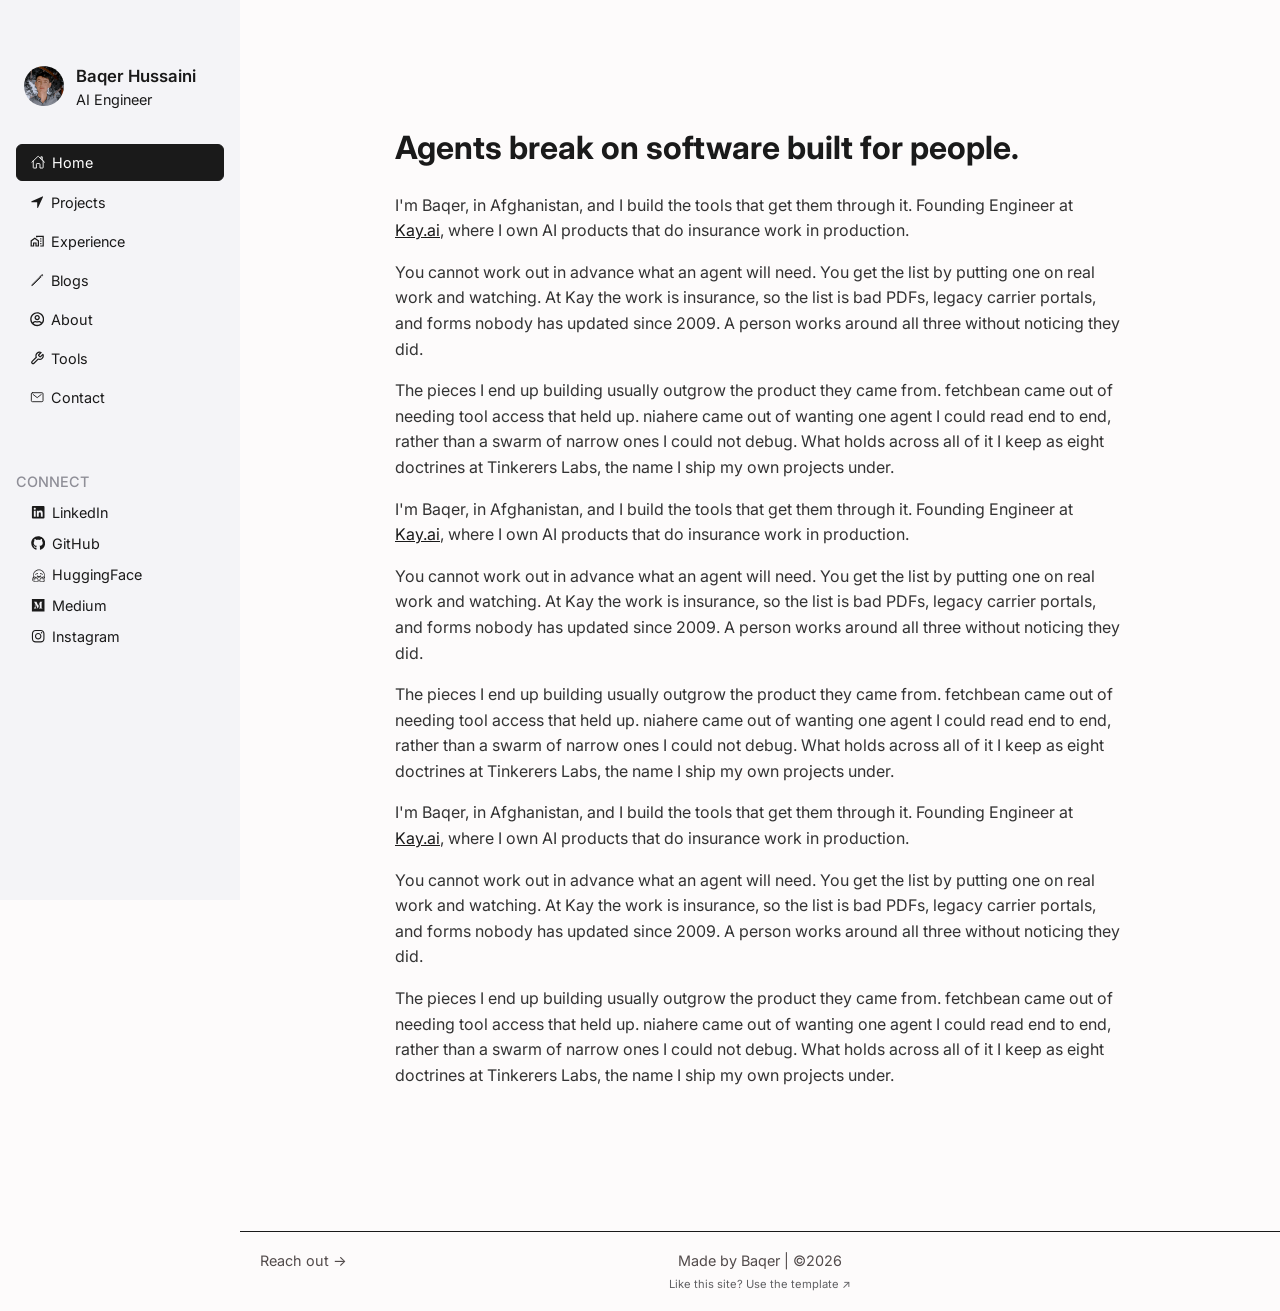
==== index.html @ e838d826 "feat(home-menu): make responsive and add icons" ====
<!DOCTYPE html>
<html lang="en">
<head>
    <meta charset="UTF-8">
    <meta name="viewport" content="width=device-width, initial-scale=1.0">
    <meta name="description" content="Baqer Hussaini — AI Engineer building agent tooling and production AI products.">
    <title>Baqer Hussaini</title>
    <link rel="preconnect" href="https://fonts.googleapis.com">
    <link rel="preconnect" href="https://fonts.gstatic.com" crossorigin>
    <link href="https://fonts.googleapis.com/css2?family=Inter:wght@400;500;600;700&display=swap" rel="stylesheet">
    <link rel="stylesheet" href="styles/style.css">
    <link rel="stylesheet" href="styles/home-menu.css">
    <link rel="stylesheet" href="styles/mobile-menu.css">
    <link rel="icon" type="image/png" href="assets/images/favicon.png">
</head>
<body>
    <!-- MOBILE TOP BAR (visible only on small screens) -->
    <header class="mobile-topbar">
        <!-- Profile Name and Picture -->
        <div class="mobile-topbar-profile">
            <img src="assets/images/profile.jpg" alt="Profile Picture" class="avatar avatar-sm">
            <div class="profile-text">
                <h2>Baqer Hussaini</h2>
                <p>AI Engineer</p>
            </div>
        </div>

        <!-- Sidebar Opening Button -->
        <button type="button" class="menu-toggle" id="menuToggle" aria-label="Open menu" aria-expanded="false" aria-controls="sidebar">
            <svg width="24" height="24" viewBox="0 0 24 24" fill="none" stroke="currentColor" stroke-width="2" stroke-linecap="round">
                <line x1="3" y1="6" x2="21" y2="6"></line>
                <line x1="3" y1="12" x2="21" y2="12"></line>
                <line x1="3" y1="18" x2="21" y2="18"></line>
            </svg>
        </button>
    </header>

    <!-- OVERLAY BACKDROP FOR MOBILE MENU -->
    <div class="sidebar-overlay" id="sidebarOverlay"></div>

    <div class="container">
        <!-- GLOBAL SIDEBAR -->
        <aside class="sidebar" id="sidebar">
            <!-- Sidebar Closing Button -->
            <button type="button" class="sidebar-close" id="sidebarClose" aria-label="Close menu">
                <svg width="18" height="18" viewBox="0 0 24 24" fill="none" stroke="currentColor" stroke-width="2" stroke-linecap="round">
                    <line x1="5" y1="5" x2="19" y2="19"></line>
                    <line x1="19" y1="5" x2="5" y2="19"></line>
                </svg>
            </button>
            
            <!-- Profile Name and Picture -->
            <div class="profile">
                <img src="assets/images/profile.jpg" alt="Profile Picture" class="avatar">
                <div class="profile-text">
                    <h2>Baqer Hussaini</h2>
                    <p>AI Engineer</p>
                </div>
            </div>

            <!-- Navigation Bar -->
            <nav class="nav-menu">
                <a href="index.html" class="nav-item active" aria-current="page">
                    <svg stroke="currentColor" fill="currentColor" stroke-width="0" viewBox="0 0 512 512" height="1em" width="1em" xmlns="http://www.w3.org/2000/svg"><path fill="none" stroke-linecap="round" stroke-linejoin="round" stroke-width="32" d="M80 212v236a16 16 0 0 0 16 16h96V328a24 24 0 0 1 24-24h80a24 24 0 0 1 24 24v136h96a16 16 0 0 0 16-16V212"></path><path fill="none" stroke-linecap="round" stroke-linejoin="round" stroke-width="32" d="M480 256 266.89 52c-5-5.28-16.69-5.34-21.78 0L32 256m368-77V64h-48v69"></path></svg>
                    Home
                </a>
                <a href="projects.html" class="nav-item">
                    <svg stroke="currentColor" fill="currentColor" stroke-width="0" viewBox="0 0 512 512" height="1em" width="1em" xmlns="http://www.w3.org/2000/svg"><path d="M272 464a16 16 0 0 1-16-16.42V264.13a8 8 0 0 0-8-8H64.41a16.31 16.31 0 0 1-15.49-10.65 16 16 0 0 1 8.41-19.87l384-176.15a16 16 0 0 1 21.22 21.19l-176 384A16 16 0 0 1 272 464z"></path></svg>
                    Projects
                </a>
                <a href="experience.html" class="nav-item">
                    <svg stroke="currentColor" fill="currentColor" stroke-width="0" viewBox="0 0 24 24" height="1em" width="1em" xmlns="http://www.w3.org/2000/svg"><path fill="none" d="M0 0h24v24H0V0z"></path><path d="M17 7h2v2h-2zM17 11h2v2h-2zM17 15h2v2h-2zM1 11v10h6v-5h2v5h6V11L8 6l-7 5zm12 8h-2v-5H5v5H3v-7l5-3.5 5 3.5v7z"></path><path d="M10 3v1.97l2 1.43V5h9v14h-4v2h6V3z"></path></svg>
                    Experience
                </a>
                <a href="blogs.html" class="nav-item">
                    <svg stroke="currentColor" fill="currentColor" stroke-width="0" viewBox="0 0 512 512" height="1em" width="1em" xmlns="http://www.w3.org/2000/svg"><path fill="none" stroke-linecap="round" stroke-linejoin="round" stroke-width="32" d="M364.13 125.25 87 403l-23 45 44.99-23 277.76-277.13-22.62-22.62zm56.56-56.56-22.62 22.62 22.62 22.63 22.62-22.63a16 16 0 0 0 0-22.62h0a16 16 0 0 0-22.62 0z"></path></svg>
                    Blogs
                </a>
                <a href="about.html" class="nav-item">
                    <svg stroke="currentColor" fill="currentColor" stroke-width="0" viewBox="0 0 496 512" height="1em" width="1em" xmlns="http://www.w3.org/2000/svg"><path d="M248 104c-53 0-96 43-96 96s43 96 96 96 96-43 96-96-43-96-96-96zm0 144c-26.5 0-48-21.5-48-48s21.5-48 48-48 48 21.5 48 48-21.5 48-48 48zm0-240C111 8 0 119 0 256s111 248 248 248 248-111 248-248S385 8 248 8zm0 448c-49.7 0-95.1-18.3-130.1-48.4 14.9-23 40.4-38.6 69.6-39.5 20.8 6.4 40.6 9.6 60.5 9.6s39.7-3.1 60.5-9.6c29.2 1 54.7 16.5 69.6 39.5-35 30.1-80.4 48.4-130.1 48.4zm162.7-84.1c-24.4-31.4-62.1-51.9-105.1-51.9-10.2 0-26 9.6-57.6 9.6-31.5 0-47.4-9.6-57.6-9.6-42.9 0-80.6 20.5-105.1 51.9C61.9 339.2 48 299.2 48 256c0-110.3 89.7-200 200-200s200 89.7 200 200c0 43.2-13.9 83.2-37.3 115.9z"></path></svg>
                    About
                </a>
                <a href="tools.html" class="nav-item">
                    <svg stroke="currentColor" fill="none" stroke-width="2" viewBox="0 0 24 24" stroke-linecap="round" stroke-linejoin="round" height="1em" width="1em" xmlns="http://www.w3.org/2000/svg"><path d="M14.7 6.3a1 1 0 0 0 0 1.4l1.6 1.6a1 1 0 0 0 1.4 0l3.77-3.77a6 6 0 0 1-7.94 7.94l-6.91 6.91a2.12 2.12 0 0 1-3-3l6.91-6.91a6 6 0 0 1 7.94-7.94l-3.76 3.76z"></path></svg>
                    Tools
                </a>
                <a href="contact.html" class="nav-item">
                    <svg stroke="currentColor" fill="currentColor" stroke-width="0" viewBox="0 0 512 512" height="1em" width="1em" xmlns="http://www.w3.org/2000/svg"><rect width="416" height="320" x="48" y="96" fill="none" stroke-linecap="round" stroke-linejoin="round" stroke-width="32" rx="40" ry="40"></rect><path fill="none" stroke-linecap="round" stroke-linejoin="round" stroke-width="32" d="m112 160 144 112 144-112"></path></svg>
                    Contact
                </a>
            </nav>

            <!-- Social Navigation -->
            <div class="connect-section">
                <p>Connect</p>
                <a href="https://linkedin.com/in/baqerhussaini" target="_blank" rel="noopener noreferrer" class="social-link">
                    <svg stroke="currentColor" fill="currentColor" stroke-width="0" viewBox="0 0 448 512" height="1em" width="1em" xmlns="http://www.w3.org/2000/svg"><path d="M416 32H31.9C14.3 32 0 46.5 0 64.3v383.4C0 465.5 14.3 480 31.9 480H416c17.6 0 32-14.5 32-32.3V64.3c0-17.8-14.4-32.3-32-32.3zM135.4 416H69V202.2h66.5V416zm-33.2-243c-21.3 0-38.5-17.3-38.5-38.5S80.9 96 102.2 96c21.2 0 38.5 17.3 38.5 38.5 0 21.3-17.2 38.5-38.5 38.5zm282.1 243h-66.4V312c0-24.8-.5-56.7-34.5-56.7-34.6 0-39.9 27-39.9 54.9V416h-66.4V202.2h63.7v29.2h.9c8.9-16.8 30.6-34.5 62.9-34.5 67.2 0 79.7 44.3 79.7 101.9V416z"></path></svg>
                    LinkedIn
                </a>
                <a href="https://github.com/BaqerHussaini" target="_blank" rel="noopener noreferrer" class="social-link">
                    <svg stroke="currentColor" fill="currentColor" stroke-width="0" viewBox="0 0 496 512" height="1em" width="1em" xmlns="http://www.w3.org/2000/svg"><path d="M165.9 397.4c0 2-2.3 3.6-5.2 3.6-3.3.3-5.6-1.3-5.6-3.6 0-2 2.3-3.6 5.2-3.6 3-.3 5.6 1.3 5.6 3.6zm-31.1-4.5c-.7 2 1.3 4.3 4.3 4.9 2.6 1 5.6 0 6.2-2s-1.3-4.3-4.3-5.2c-2.6-.7-5.5.3-6.2 2.3zm44.2-1.7c-2.9.7-4.9 2.6-4.6 4.9.3 2 2.9 3.3 5.9 2.6 2.9-.7 4.9-2.6 4.6-4.6-.3-1.9-3-3.2-5.9-2.9zM244.8 8C106.1 8 0 113.3 0 252c0 110.9 69.8 205.8 169.5 239.2 12.8 2.3 17.3-5.6 17.3-12.1 0-6.2-.3-40.4-.3-61.4 0 0-70 15-84.7-29.8 0 0-11.4-29.1-27.8-36.6 0 0-22.9-15.7 1.6-15.4 0 0 24.9 2 38.6 25.8 21.9 38.6 58.6 27.5 72.9 20.9 2.3-16 8.8-27.1 16-33.7-55.9-6.2-112.3-14.3-112.3-110.5 0-27.5 7.6-41.3 23.6-58.9-2.6-6.5-11.1-33.3 2.6-67.9 20.9-6.5 69 27 69 27 20-5.6 41.5-8.5 62.8-8.5s42.8 2.9 62.8 8.5c0 0 48.1-33.6 69-27 13.7 34.7 5.2 61.4 2.6 67.9 16 17.7 25.8 31.5 25.8 58.9 0 96.5-58.9 104.2-114.8 110.5 9.2 7.9 17 22.9 17 46.4 0 33.7-.3 75.4-.3 83.6 0 6.5 4.6 14.4 17.3 12.1C428.2 457.8 496 362.9 496 252 496 113.3 383.5 8 244.8 8zM97.2 352.9c-1.3 1-1 3.3.7 5.2 1.6 1.6 3.9 2.3 5.2 1 1.3-1 1-3.3-.7-5.2-1.6-1.6-3.9-2.3-5.2-1zm-10.8-8.1c-.7 1.3.3 2.9 2.3 3.9 1.6 1 3.6.7 4.3-.7.7-1.3-.3-2.9-2.3-3.9-2-.6-3.6-.3-4.3.7zm32.4 35.6c-1.6 1.3-1 4.3 1.3 6.2 2.3 2.3 5.2 2.6 6.5 1 1.3-1.3.7-4.3-1.3-6.2-2.2-2.3-5.2-2.6-6.5-1zm-11.4-14.7c-1.6 1-1.6 3.6 0 5.9 1.6 2.3 4.3 3.3 5.6 2.3 1.6-1.3 1.6-3.9 0-6.2-1.4-2.3-4-3.3-5.6-2z"></path></svg>
                    GitHub
                </a>
                <a href="https://huggingface.co/BaqerHussaini" target="_blank" rel="noopener noreferrer" class="social-link">
                    <svg stroke="currentColor" fill="currentColor" stroke-width="0" viewBox="0 0 576 512" height="1em" width="1em" xmlns="http://www.w3.org/2000/svg"><path d="M318.8 72.2C448.8 72.2 554.2 178 554.2 308.5C554.2 326.2 552.3 343.5 548.6 360.2C547.2 366.7 545.5 373 543.5 379.3C550 378.7 556.5 379.9 562.2 382.8C574.8 389.3 582.4 404.5 580.4 418.5C579.7 423.4 578 427.9 575.6 432C580.8 436.2 584.6 442.1 586.4 449.1C587.8 454.6 589.3 466.2 581.6 478C587.4 487.2 588.2 498.6 583.8 508.6C577.6 522.7 562.1 533.9 532.1 545.9C499.6 558.9 465 567.8 429.8 567.8C397.8 567.8 373.9 558.9 358.8 541.4C345.8 543.6 332.5 544.8 318.8 544.8C306.1 544.8 293.6 543.8 281.5 541.9C266.4 559.1 242.7 567.8 210.9 567.8C175.8 567.8 140.9 558.8 108.5 545.9C78.5 533.9 63 522.8 56.8 508.6C52.4 498.7 53.2 487.2 59 478C51.3 466.1 52.7 454.6 54.2 449.1C56 442.1 59.9 436.2 65 432C62.5 427.9 60.9 423.4 60.2 418.5C58.7 408.1 62.2 397.8 69.9 389.3C76 382.6 85 379 94.1 379.1C92.2 373 90.5 366.7 89.1 360.4C85.4 343.7 83.4 326.4 83.4 308.6C83.4 178.1 188.8 72.3 318.8 72.3zM149.5 375C136.5 366.8 127.4 371.4 130.5 388.4C133.6 405.4 187.7 446.6 182.5 455.6C177.3 464.4 159 445.5 158.7 445.1C158.7 445.1 100.5 392 87.9 405.8C75.3 419.6 97.5 431.2 129.2 450.5C160.9 469.8 163.4 474.9 158.9 482.2C154.4 489.5 84.4 430.2 77.8 455.4C71.3 480.5 149.2 487.8 144.5 505.2C139.7 522.6 89.6 472.4 79.3 491.9C69 511.5 150.1 534.5 150.7 534.6C176.9 541.4 243.3 555.9 266.6 521.7C283.3 497.1 282.2 478.6 259.2 455.6C236.2 432.6 222.9 398.9 222.9 398.9C222.9 398.7 217.9 379.4 206.6 381.1C195.2 382.9 186.9 412.1 210.7 430C234.5 447.9 206 460 196.8 443.3C187.6 426.5 162.6 383.4 149.7 375.1zM510.1 388.4C513.2 371.4 504 366.8 491.1 375C478.1 383.3 453.2 426.4 444 443.2C434.8 460 406.3 447.8 430.1 429.9C453.9 412 445.5 382.8 434.2 381C422.9 379.2 417.9 398.8 417.9 398.8C417.8 399 404.5 432.5 381.6 455.5C358.7 478.5 357.5 497 374.2 521.6C397.4 555.8 463.9 541.3 490.1 534.5C491.6 534.1 571.7 511.2 561.5 491.8C551.2 472.3 501.1 522.4 496.2 505.1C491.4 487.8 569.4 480.5 562.9 455.3C556.3 430.2 486.3 489.4 481.8 482.1C477.3 474.8 479.8 469.7 511.5 450.4C543.2 431.1 565.5 419.5 552.8 405.7C540.1 391.9 482 445 482 445C481.6 445.4 463.4 464.3 458.2 455.5C452.9 446.6 507.1 405.4 510.2 388.3zM318.8 96.6C202.2 96.6 107.7 191.5 107.7 308.5C107.7 325.6 109.7 342.3 113.5 358.2C113.5 358.1 113.6 358.1 113.7 358C119.8 350.6 128.6 346.6 138.4 346.6C156.1 346.6 169.5 358.5 179.9 371.5C186.7 362.1 197 356.5 207.8 356.5C228.5 356.5 241 374.6 245.7 390.8C248 396.3 259.3 421.3 276.1 438.2C301.8 464 308.3 490.6 295.5 519.1C311.5 520.9 328.3 520.8 344.7 518.8C332.2 490.4 338.7 463.9 364.3 438.2C381.2 421.3 392.4 396.3 394.8 390.8C399.5 374.6 412 356.5 432.7 356.5C443.6 356.5 453.9 362.1 460.6 371.5C471 358.5 484.4 346.6 502.1 346.6C510.8 346.6 518.7 349.7 524.6 355.5C529.6 333.5 531 309.7 528.7 286.8C517.9 179.9 428 96.5 318.7 96.5zM320.3 330.8C363.9 330.8 399.3 288.8 399.3 316.3C399.3 343.7 380.1 397.2 320.5 397.2C301.3 397.2 286.3 391.7 274.7 383.3C251.5 363.9 241.3 335.1 241.3 316.4C241.3 289 276.7 330.9 320.3 330.9zM307 355.8C298.8 358.2 291.5 362.6 285.5 368.4C307.5 381.2 335.9 381.3 357.2 367.1C351.7 362.2 345.2 358.4 338.1 356.1C333 354.5 327.7 371.9 322.1 371.9C316.9 371.9 311.8 354.3 307 355.7zM179.1 279.5C168.2 279.5 159.3 270.6 159.3 259.7C159.3 248.8 168.2 239.9 179.1 239.9C190 239.9 198.9 248.8 198.9 259.7C198.9 270.6 190 279.5 179.1 279.5zM461.5 279.5C450.6 279.5 441.7 270.6 441.7 259.7C441.7 248.8 450.6 239.9 461.5 239.9C472.4 239.9 481.3 248.8 481.3 259.7C481.3 270.6 472.4 279.5 461.5 279.5zM217.5 224.1C225.4 209.2 243.8 203.6 258.6 211.5C273.4 219.4 279 237.9 271.2 252.7C267.5 259.7 255.7 248.3 248.8 250.8C241.1 253.5 238 269.5 230.2 265.4C215.4 257.5 209.8 239 217.6 224.2zM381.9 211.5C396.7 203.6 415.1 209.2 423 224.1C430.9 239 425.2 257.4 410.4 265.3C402.6 269.5 399.5 253.5 391.7 250.7C384.8 248.3 373 259.7 369.3 252.6C361.4 237.7 367.1 219.3 381.9 211.4z"/></svg>
                    HuggingFace
                </a>
                <a href="https://medium.com/@baqer.hussaini" target="_blank" rel="noopener noreferrer" class="social-link">
                    <svg stroke="currentColor" fill="currentColor" stroke-width="0" viewBox="0 0 448 512" height="1em" width="1em" xmlns="http://www.w3.org/2000/svg"><path d="M0 32v448h448V32H0zm372.2 106.1l-24 23c-2.1 1.6-3.1 4.2-2.7 6.7v169.3c-.4 2.6.6 5.2 2.7 6.7l23.5 23v5.1h-118V367l24.3-23.6c2.4-2.4 2.4-3.1 2.4-6.7V199.8l-67.6 171.6h-9.1L125 199.8v115c-.7 4.8 1 9.7 4.4 13.2l31.6 38.3v5.1H71.2v-5.1l31.6-38.3c3.4-3.5 4.9-8.4 4.1-13.2v-133c.4-3.7-1-7.3-3.8-9.8L75 138.1V133h87.3l67.4 148L289 133.1h83.2v5z"></path></svg>
                    Medium
                </a>
                <a href="https://instagram.com/baqer.dev" target="_blank" rel="noopener noreferrer" class="social-link">
                    <svg stroke="currentColor" fill="currentColor" stroke-width="0" viewBox="0 0 448 512" height="1em" width="1em" xmlns="http://www.w3.org/2000/svg"><path d="M224.1 141c-63.6 0-114.9 51.3-114.9 114.9s51.3 114.9 114.9 114.9S339 319.5 339 255.9 287.7 141 224.1 141zm0 189.6c-41.1 0-74.7-33.5-74.7-74.7s33.5-74.7 74.7-74.7 74.7 33.5 74.7 74.7-33.6 74.7-74.7 74.7zm146.4-194.3c0 14.9-12 26.8-26.8 26.8-14.9 0-26.8-12-26.8-26.8s12-26.8 26.8-26.8 26.8 12 26.8 26.8zm76.1 27.2c-1.7-35.9-9.9-67.7-36.2-93.9-26.2-26.2-58-34.4-93.9-36.2-37-2.1-147.9-2.1-184.9 0-35.8 1.7-67.6 9.9-93.9 36.1s-34.4 58-36.2 93.9c-2.1 37-2.1 147.9 0 184.9 1.7 35.9 9.9 67.7 36.2 93.9s58 34.4 93.9 36.2c37 2.1 147.9 2.1 184.9 0 35.9-1.7 67.7-9.9 93.9-36.2 26.2-26.2 34.4-58 36.2-93.9 2.1-37 2.1-147.8 0-184.8zM398.8 388c-7.8 19.6-22.9 34.7-42.6 42.6-29.5 11.7-99.5 9-132.1 9s-102.7 2.6-132.1-9c-19.6-7.8-34.7-22.9-42.6-42.6-11.7-29.5-9-99.5-9-132.1s-2.6-102.7 9-132.1c7.8-19.6 22.9-34.7 42.6-42.6 29.5-11.7 99.5-9 132.1-9s102.7-2.6 132.1 9c19.6 7.8 34.7 22.9 42.6 42.6 11.7 29.5 9 99.5 9 132.1s2.7 102.7-9 132.1z"></path></svg>
                    Instagram
                </a>
            </div>
        </aside>

        <!-- MAIN CONTENT AREA -->
        <main class="main-menu">
            <!-- Content-->
            <div class="main-content">
                <h1>Agents break on software built for people.</h1>
                <p>
                    I'm Baqer, in Afghanistan, and I build the tools that get them through it. Founding Engineer
                    at <a href="#">Kay.ai</a>, where I own AI products that do insurance work in production.
                </p>
                <p>
                    You cannot work out in advance what an agent will need. You get the list by putting one
                    on real work and watching. At Kay the work is insurance, so the list is bad PDFs, legacy
                    carrier portals, and forms nobody has updated since 2009. A person works around all three without noticing they did.
                </p>
                <p>
                    The pieces I end up building usually outgrow the product they came from. fetchbean
                    came out of needing tool access that held up. niahere came out of wanting one agent I
                    could read end to end, rather than a swarm of narrow ones I could not debug. What
                    holds across all of it I keep as eight doctrines at Tinkerers Labs, the name I ship my own
                    projects under.
                </p>
                <p>
                    I'm Baqer, in Afghanistan, and I build the tools that get them through it. Founding Engineer
                    at <a href="#">Kay.ai</a>, where I own AI products that do insurance work in production.
                </p>
                <p>
                    You cannot work out in advance what an agent will need. You get the list by putting one
                    on real work and watching. At Kay the work is insurance, so the list is bad PDFs, legacy
                    carrier portals, and forms nobody has updated since 2009. A person works around all three without noticing they did.
                </p>
                <p>
                    The pieces I end up building usually outgrow the product they came from. fetchbean
                    came out of needing tool access that held up. niahere came out of wanting one agent I
                    could read end to end, rather than a swarm of narrow ones I could not debug. What
                    holds across all of it I keep as eight doctrines at Tinkerers Labs, the name I ship my own
                    projects under.
                </p>
                <p>
                    I'm Baqer, in Afghanistan, and I build the tools that get them through it. Founding Engineer
                    at <a href="#">Kay.ai</a>, where I own AI products that do insurance work in production.
                </p>
                <p>
                    You cannot work out in advance what an agent will need. You get the list by putting one
                    on real work and watching. At Kay the work is insurance, so the list is bad PDFs, legacy
                    carrier portals, and forms nobody has updated since 2009. A person works around all three without noticing they did.
                </p>
                <p>
                    The pieces I end up building usually outgrow the product they came from. fetchbean
                    came out of needing tool access that held up. niahere came out of wanting one agent I
                    could read end to end, rather than a swarm of narrow ones I could not debug. What
                    holds across all of it I keep as eight doctrines at Tinkerers Labs, the name I ship my own
                    projects under.
                </p>
            </div>

            <!-- Footer-->
            <footer class="main-footer">
                <div class="main-footer-info">
                    <a href="contact.html" class="reach-out">Reach out →</a>
                    <p class="made-by">Made by Baqer | ©2026</p>
                    <span class="foright-spacer"></span>
                </div>
                <a href="https://github.com/BaqerHussaini/personal-portfolio" target="_blank" rel="noopener noreferrer" class="template">Like this site? Use the template ↗</a>
            </footer>
        </main>
    </div>

    <script src="scripts/mobile-menu.js" defer></script>
</body>
</html>
---- styles/style.css ----
/* GLOBAL SETTINGS */
*{
    padding: 0px;
    margin: 0px;
    box-sizing: border-box;
    font-family: 'Inter', sans-serif;
}

html, body {
    height: 100%;
}

body {
    background-color: #fdfbfb;
    color: #1a1a1a;
    min-height: 100vh;
}

.container{
    padding: 0px;
    margin: 0px;
    display: flex;
    width: 100%;
    min-height: 100vh;
}


/* GLOBAL SIDEBAR */
.sidebar{
    width: 240px;
    padding: 50px 16px;
    background-color: #efeff4a3;
    display: flex;
    flex-direction: column;
    height: 100vh;
    overflow: auto;
    flex-shrink: 0;
    position: sticky;
    top: 0;
}

/* Profile Name and Picture */
.profile{
    margin-top: 16px;
    padding: 0px 8px;
    display: flex;
}

.avatar {
    width: 40px;
    height: 40px;
    border-radius: 50%;
    background-color: #e0e0e0;
    object-fit: cover;
}

.profile-text {
    margin-left: 12px;
}

.profile-text h2 {
    font-size: 1.05rem;
    line-height: 1.25rem;
    font-weight: 600;
}

.profile-text p {
    font-size: 0.90rem;
    line-height: 1.25rem;
    margin-top: 4px;
}

/* Navigation Bar */
.nav-menu{
    margin-top: 16px;
    padding: 18px 0px;
    display: flex;
    flex-direction: column;
    gap: 4px;
}

.nav-item{
    text-decoration: none;
    color: #1a1a1a;
    padding: 9px 14px;
    border-radius: 6px;
    font-size: 0.90rem;
    font-weight: 400;
    gap: 7px;
    display: flex;
    align-items: center;
}

.nav-item.active{
    background-color: #1a1a1a;
    color: #ffffff;
    border-color: #1a1a1a;
    border-style: solid;
    border-width: 1px;
}

.nav-item:hover {
    background-color: #cacac754;
    color: #1a1a1a;
}

.nav-item:focus-visible,
.social-link:focus-visible,
.reach-out:focus-visible,
.template:focus-visible {
    outline: 2px solid #1a1a1a;
    outline-offset: 2px;
}

/* Social Navigation */
.connect-section {
    margin-top: 20px;
    padding: 20px 0px;
    display: flex;
    flex-direction: column;
    gap: 14px;
}

.connect-section p {
    font-size: 0.90rem;
    text-transform: uppercase;
    color: #8f8f98;
    font-weight: 500;
}

.social-link {
    padding-left: 15px;
    text-decoration: none;
    color: #1a1a1a;
    font-size: 0.90rem;
    gap: 7px;
    display: flex;
    align-items: center;
}

.social-link:hover {
    text-decoration: underline;
}


/* MAIN CONTENT AREA */
.main-menu {
    flex: 1;
    min-width: 0;
    overflow-y: auto;
    display: flex;
    flex-direction: column;
    align-items: center;
}

/* Content */
.main-content {
    margin: 127px 155px;
    max-width: 800px;
}


/* Footer */
.main-footer {
    padding: 20px;
    border-top-style: solid;
    border-top-width: 1px;
    border-top-color: #1a1a1a;
    display: flex;
    flex-direction: column;
    align-items: center;
    margin-top: auto;
    width: 100%;
}

.main-footer-info {
    display: flex;
    flex-direction: row;
    font-size: 0.90rem;
    color: #524b4b;
    justify-content: space-between;
    width: 100%;
}

.reach-out , .foright-spacer{
    width: 110px;
    display: block;
}

.reach-out {
    text-decoration: none;
    color: #524b4b;
}

.reach-out:hover {
    text-decoration: underline;
}

.made-by{
    text-align: center;
    flex: 1;
}

.template {
    margin-top: 8px;
    font-size: 0.70rem;
    text-decoration: none;
    color: #606063;
}

.template:hover {
    text-decoration: underline;
}


/* RESPONSIVE BREAKPOINTS */
@media (max-width: 900px) {
    .main-content {
        margin: 80px 60px;
    }
}

@media (max-width: 420px) {
    .main-content {
        margin: 32px 16px;
    }
}

@media (prefers-reduced-motion: reduce) {
    * {
        animation-duration: 0.001ms !important;
        animation-iteration-count: 1 !important;
        transition-duration: 0.001ms !important;
    }
}
---- styles/home-menu.css ----
/* Content */
.main-content h1 {
    font-size: 2rem;
    line-height: 1.3;
    margin-bottom: 24px;
}

.main-content p {
    line-height: 1.6;
    margin-bottom: 16px;
    color: #333333;
}

.main-content a {
    color: #1a1a1a;
}


/* RESPONSIVE BREAKPOINTS */
@media (max-width: 900px) {
}

@media (max-width: 720px) {
}

@media (max-width: 420px) {
    .main-content h1 {
        font-size: 1.6rem;
    }
}
---- styles/mobile-menu.css ----
/* ================= MOBILE TOP BAR + HAMBURGER MENU =================
   Hidden by default (desktop). Activated at the same breakpoint the
   site already uses for stacking (720px). Loaded after style.css and
   home-menu.css so these rules win the cascade at equal specificity. */

.mobile-topbar,
.menu-toggle,
.sidebar-close,
.sidebar-overlay {
    display: none;
}

.sidebar-close {
    position: absolute;
    top: 14px;
    right: 14px;
    background: none;
    border: none;
    cursor: pointer;
    color: #1a1a1a;
    padding: 6px;
    border-radius: 50%;
}

.sidebar-close:hover {
    background-color: #cacac754;
}

@media (max-width: 675px) {

    /* ---- Top bar shown in place of the full sidebar ---- */
    .mobile-topbar {
        display: flex;
        width: 100%;
        align-items: center;
        justify-content: space-between;
        padding: 12px 16px;
        background-color: #f2f2f7;
        box-shadow: 0px 3px 10px #5e5e6c54;
        position: fixed;
        top: 0;
        z-index: 900;
    }

    .mobile-topbar-profile {
        display: flex;
        align-items: center;
        gap: 2px;
        padding-left: 8px;
    }

    .avatar-sm {
        width: 40px;
        height: 40px;
    }

    .mobile-topbar .profile-text h2 {
        font-size: 0.95rem;
        line-height: 1.2rem;
    }

    .mobile-topbar .profile-text p {
        font-size: 0.8rem;
        line-height: 1.1rem;
        margin-top: 2px;
        color: #6b6b70;
    }

    .menu-toggle {
        display: inline-flex;
        align-items: center;
        justify-content: center;
        background: none;
        border: none;
        cursor: pointer;
        color: #1a1a1a;
        padding: 8px;
        border-radius: 6px;
    }

    .menu-toggle:hover {
        background-color: #cacac754;
    }

    /* ---- Sidebar becomes an off-canvas drawer ---- */
    .sidebar {
        position: fixed !important;
        top: 0 !important;
        left: 0 !important;
        height: 100vh !important;
        width: 82% !important;
        max-width: 255px;
        background-color: #efeff4 !important;
        transform: translateX(-100%);
        transition: transform 0.28s ease;
        z-index: 1000;
        box-shadow: 2px 0 24px rgba(0, 0, 0, 0.233);
        padding-top: 56px;
    }

    .sidebar.open {
        transform: translateX(0);
    }

    .sidebar-close {
        display: inline-flex;
    }

    /* Hide the sidebar's own profile block since the top bar shows it,
       unless the drawer is open, where it re-appears for a clean header */
    .sidebar .profile {
        margin-top: 0;
    }

    /* ---- Dimmed backdrop behind the open drawer ---- */
    .sidebar-overlay {
        display: block;
        position: fixed;
        inset: 0;
        background-color: rgba(0, 0, 0, 0.45);
        opacity: 0;
        pointer-events: none;
        transition: opacity 0.25s ease;
        z-index: 999;
    }

    .sidebar-overlay.visible {
        opacity: 1;
        pointer-events: auto;
    }

    /* Prevent background scroll while the drawer is open */
    body.menu-open {
        overflow: hidden;
    }
}

/* ---- Icons next to nav items and social links (all breakpoints) ---- */
.nav-icon {
    flex-shrink: 0;
    margin-right: 10px;
}

.social-link .nav-icon {
    margin-right: 10px;
}
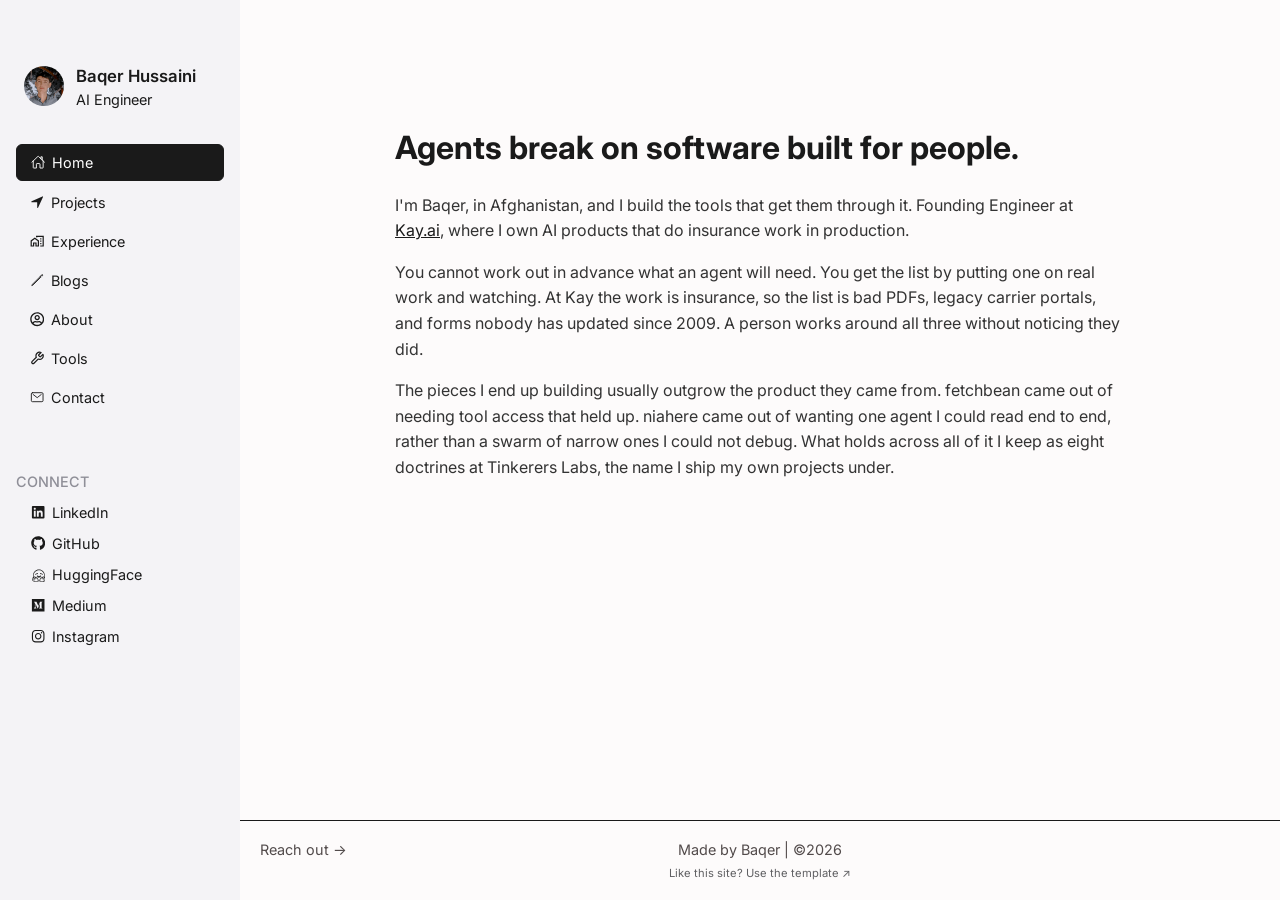
==== commit 758e6ffa: "feat(home-menu): update home menu" ====
--- a/index.html
+++ b/index.html
@@ -14,31 +14,30 @@
     <link rel="icon" type="image/png" href="assets/images/favicon.png">
 </head>
 <body>
-    <!-- MOBILE TOP BAR (visible only on small screens) -->
-    <header class="mobile-topbar">
-        <!-- Profile Name and Picture -->
-        <div class="mobile-topbar-profile">
-            <img src="assets/images/profile.jpg" alt="Profile Picture" class="avatar avatar-sm">
-            <div class="profile-text">
-                <h2>Baqer Hussaini</h2>
-                <p>AI Engineer</p>
+    <div class="container">
+        <!-- MOBILE TOP BAR (visible only on small screens) -->
+        <header class="mobile-topbar">
+            <!-- Profile Name and Picture -->
+            <div class="mobile-topbar-profile">
+                <img src="assets/images/profile.jpg" alt="Profile Picture" class="avatar avatar-sm">
+                <div class="profile-text">
+                    <h2>Baqer Hussaini</h2>
+                    <p>AI Engineer</p>
+                </div>
             </div>
-        </div>
 
-        <!-- Sidebar Opening Button -->
-        <button type="button" class="menu-toggle" id="menuToggle" aria-label="Open menu" aria-expanded="false" aria-controls="sidebar">
-            <svg width="24" height="24" viewBox="0 0 24 24" fill="none" stroke="currentColor" stroke-width="2" stroke-linecap="round">
-                <line x1="3" y1="6" x2="21" y2="6"></line>
-                <line x1="3" y1="12" x2="21" y2="12"></line>
-                <line x1="3" y1="18" x2="21" y2="18"></line>
-            </svg>
-        </button>
-    </header>
+            <!-- Sidebar Opening Button -->
+            <button type="button" class="menu-toggle" id="menuToggle" aria-label="Open menu" aria-expanded="false" aria-controls="sidebar">
+                <svg width="24" height="24" viewBox="0 0 24 24" fill="none" stroke="currentColor" stroke-width="2" stroke-linecap="round">
+                    <line x1="3" y1="6" x2="21" y2="6"></line>
+                    <line x1="3" y1="12" x2="21" y2="12"></line>
+                    <line x1="3" y1="18" x2="21" y2="18"></line>
+                </svg>
+            </button>
+        </header>
 
-    <!-- OVERLAY BACKDROP FOR MOBILE MENU -->
-    <div class="sidebar-overlay" id="sidebarOverlay"></div>
-
-    <div class="container">
+        <!-- OVERLAY BACKDROP FOR MOBILE MENU -->
+        <div class="sidebar-overlay" id="sidebarOverlay"></div>
         <!-- GLOBAL SIDEBAR -->
         <aside class="sidebar" id="sidebar">
             <!-- Sidebar Closing Button -->
@@ -137,38 +136,6 @@
                     holds across all of it I keep as eight doctrines at Tinkerers Labs, the name I ship my own
                     projects under.
                 </p>
-                <p>
-                    I'm Baqer, in Afghanistan, and I build the tools that get them through it. Founding Engineer
-                    at <a href="#">Kay.ai</a>, where I own AI products that do insurance work in production.
-                </p>
-                <p>
-                    You cannot work out in advance what an agent will need. You get the list by putting one
-                    on real work and watching. At Kay the work is insurance, so the list is bad PDFs, legacy
-                    carrier portals, and forms nobody has updated since 2009. A person works around all three without noticing they did.
-                </p>
-                <p>
-                    The pieces I end up building usually outgrow the product they came from. fetchbean
-                    came out of needing tool access that held up. niahere came out of wanting one agent I
-                    could read end to end, rather than a swarm of narrow ones I could not debug. What
-                    holds across all of it I keep as eight doctrines at Tinkerers Labs, the name I ship my own
-                    projects under.
-                </p>
-                <p>
-                    I'm Baqer, in Afghanistan, and I build the tools that get them through it. Founding Engineer
-                    at <a href="#">Kay.ai</a>, where I own AI products that do insurance work in production.
-                </p>
-                <p>
-                    You cannot work out in advance what an agent will need. You get the list by putting one
-                    on real work and watching. At Kay the work is insurance, so the list is bad PDFs, legacy
-                    carrier portals, and forms nobody has updated since 2009. A person works around all three without noticing they did.
-                </p>
-                <p>
-                    The pieces I end up building usually outgrow the product they came from. fetchbean
-                    came out of needing tool access that held up. niahere came out of wanting one agent I
-                    could read end to end, rather than a swarm of narrow ones I could not debug. What
-                    holds across all of it I keep as eight doctrines at Tinkerers Labs, the name I ship my own
-                    projects under.
-                </p>
             </div>
 
             <!-- Footer-->
--- a/styles/style.css
+++ b/styles/style.css
@@ -220,6 +220,25 @@
     }
 }
 
+@media (max-width: 675px) {
+    .main-content {
+        margin: 48px 24px;
+    }
+
+    .main-footer-info {
+        display: flex;
+        font-size: 0.70rem;
+        flex-direction: row;
+        text-align: center;
+        justify-content: space-between; 
+        width: 100%;
+    }
+
+    .reach-out, .foright-spacer {
+        display: block;
+    }
+}
+
 @media (max-width: 420px) {
     .main-content {
         margin: 32px 16px;
--- a/styles/mobile-menu.css
+++ b/styles/mobile-menu.css
@@ -28,6 +28,13 @@
 
 @media (max-width: 675px) {
 
+    /* The topbar and overlay are now inside .container (display:flex, row).
+       Since the sidebar is position:fixed here and drops out of flow, without
+       this the topbar would sit beside .main-menu instead of above it. */
+    .container {
+        flex-direction: column;
+    }
+
     /* ---- Top bar shown in place of the full sidebar ---- */
     .mobile-topbar {
         display: flex;
@@ -37,7 +44,7 @@
         padding: 12px 16px;
         background-color: #f2f2f7;
         box-shadow: 0px 3px 10px #5e5e6c54;
-        position: fixed;
+        position: sticky;
         top: 0;
         z-index: 900;
     }
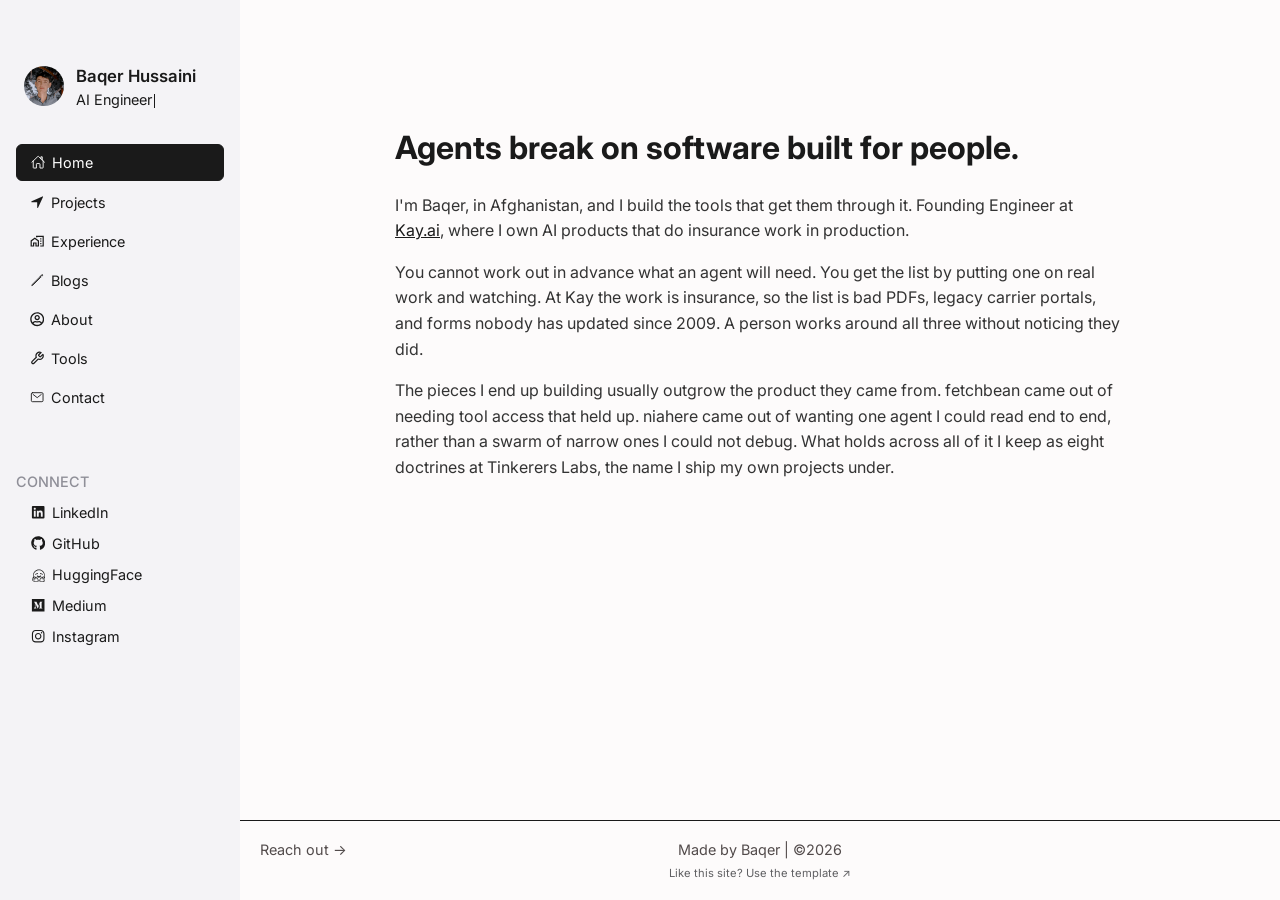
==== commit 7fbd67df: "feat(home-menu): add type writer" ====
--- a/index.html
+++ b/index.html
@@ -11,6 +11,7 @@
     <link rel="stylesheet" href="styles/style.css">
     <link rel="stylesheet" href="styles/home-menu.css">
     <link rel="stylesheet" href="styles/mobile-menu.css">
+    <link rel="stylesheet" href="styles/typewriter.css">
     <link rel="icon" type="image/png" href="assets/images/favicon.png">
 </head>
 <body>
@@ -22,7 +23,10 @@
                 <img src="assets/images/profile.jpg" alt="Profile Picture" class="avatar avatar-sm">
                 <div class="profile-text">
                     <h2>Baqer Hussaini</h2>
-                    <p>AI Engineer</p>
+                    <p class="role-typewriter">
+                        <span class="sr-only">AI Engineer</span>
+                        <span class="role-typewriter-text" aria-hidden="true"></span><span class="role-typewriter-cursor" aria-hidden="true"></span>
+                    </p>
                 </div>
             </div>
 
@@ -53,7 +57,10 @@
                 <img src="assets/images/profile.jpg" alt="Profile Picture" class="avatar">
                 <div class="profile-text">
                     <h2>Baqer Hussaini</h2>
-                    <p>AI Engineer</p>
+                    <p class="role-typewriter">
+                        <span class="sr-only">AI Engineer</span>
+                        <span class="role-typewriter-text" aria-hidden="true"></span><span class="role-typewriter-cursor" aria-hidden="true"></span>
+                    </p>
                 </div>
             </div>
 
@@ -151,5 +158,6 @@
     </div>
 
     <script src="scripts/mobile-menu.js" defer></script>
+    <script src="scripts/typewriter.js" defer></script>
 </body>
 </html>
--- a/styles/style.css
+++ b/styles/style.css
@@ -235,7 +235,7 @@
     }
 
     .reach-out, .foright-spacer {
-        display: block;
+        display: inline-flex;
     }
 }
 
--- a/styles/mobile-menu.css
+++ b/styles/mobile-menu.css
@@ -101,7 +101,6 @@
         transform: translateX(-100%);
         transition: transform 0.28s ease;
         z-index: 1000;
-        box-shadow: 2px 0 24px rgba(0, 0, 0, 0.233);
         padding-top: 56px;
     }
 
--- a/styles/typewriter.css
+++ b/styles/typewriter.css
@@ -0,0 +1,45 @@
+/* ================= TYPEWRITER ROLE TEXT ================= */
+
+.role-typewriter {
+    white-space: nowrap;
+}
+
+.role-typewriter-text {
+    display: inline;
+}
+
+.role-typewriter-cursor {
+    display: inline-block;
+    width: 1px;
+    height: 1em;
+    margin-left: 2px;
+    background-color: currentColor;
+    vertical-align: text-bottom;
+    animation: role-cursor-blink 0.9s steps(1) infinite;
+}
+
+@keyframes role-cursor-blink {
+    0%, 50% { opacity: 1; }
+    50.01%, 100% { opacity: 0; }
+}
+
+@media (prefers-reduced-motion: reduce) {
+    .role-typewriter-cursor {
+        animation: none;
+        opacity: 1;
+    }
+}
+
+/* Visually hidden but still readable by screen readers — used so assistive
+   tech announces a stable title instead of the animated, changing text. */
+.sr-only {
+    position: absolute;
+    width: 1px;
+    height: 1px;
+    padding: 0;
+    margin: -1px;
+    overflow: hidden;
+    clip: rect(0, 0, 0, 0);
+    white-space: nowrap;
+    border: 0;
+}
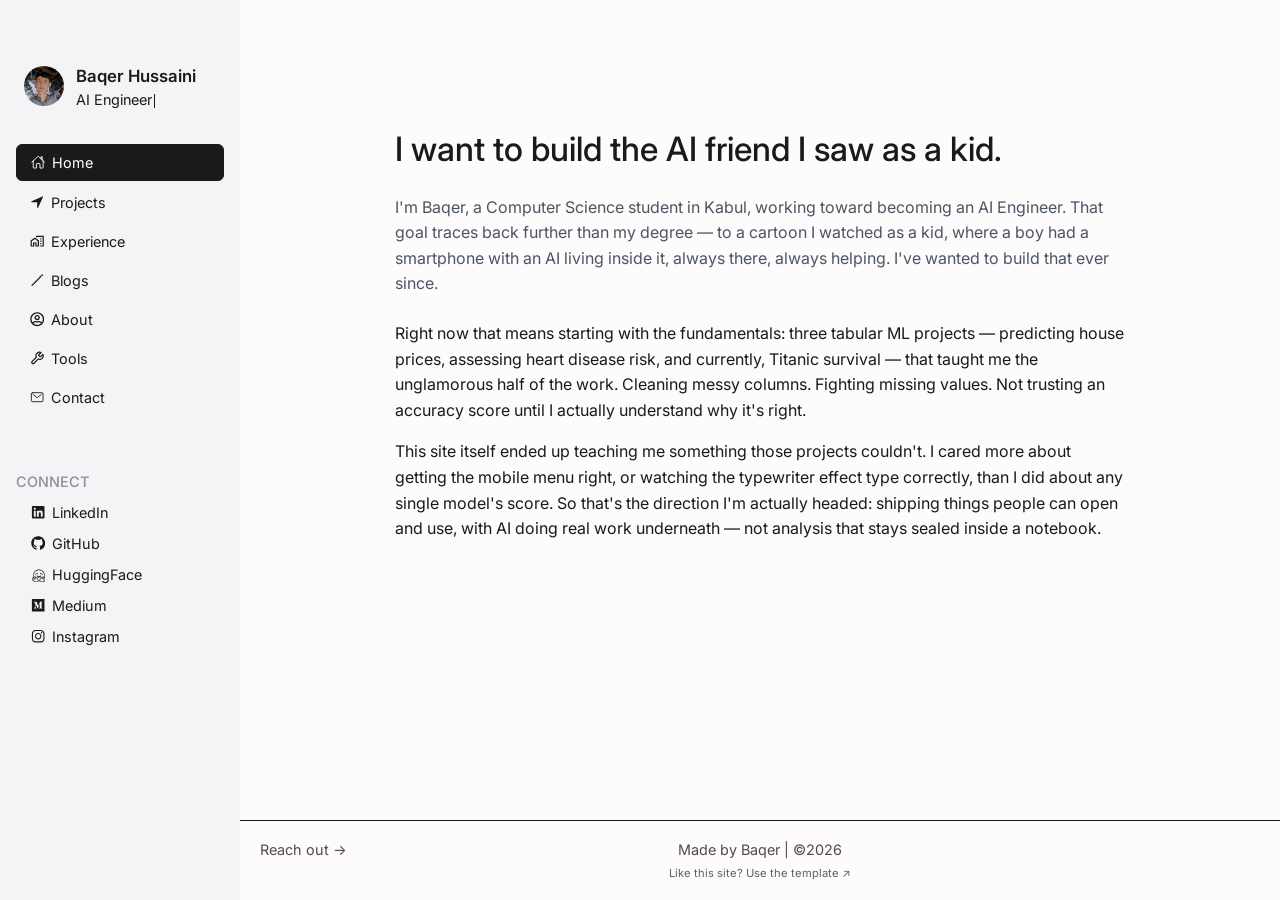
==== commit 61bd7441: "feat(home-menu): update info" ====
--- a/index.html
+++ b/index.html
@@ -9,9 +9,9 @@
     <link rel="preconnect" href="https://fonts.gstatic.com" crossorigin>
     <link href="https://fonts.googleapis.com/css2?family=Inter:wght@400;500;600;700&display=swap" rel="stylesheet">
     <link rel="stylesheet" href="styles/style.css">
-    <link rel="stylesheet" href="styles/home-menu.css">
     <link rel="stylesheet" href="styles/mobile-menu.css">
     <link rel="stylesheet" href="styles/typewriter.css">
+    <link rel="stylesheet" href="styles/home.css">
     <link rel="icon" type="image/png" href="assets/images/favicon.png">
 </head>
 <body>
@@ -126,23 +126,12 @@
         <main class="main-menu">
             <!-- Content-->
             <div class="main-content">
-                <h1>Agents break on software built for people.</h1>
-                <p>
-                    I'm Baqer, in Afghanistan, and I build the tools that get them through it. Founding Engineer
-                    at <a href="#">Kay.ai</a>, where I own AI products that do insurance work in production.
-                </p>
-                <p>
-                    You cannot work out in advance what an agent will need. You get the list by putting one
-                    on real work and watching. At Kay the work is insurance, so the list is bad PDFs, legacy
-                    carrier portals, and forms nobody has updated since 2009. A person works around all three without noticing they did.
-                </p>
-                <p>
-                    The pieces I end up building usually outgrow the product they came from. fetchbean
-                    came out of needing tool access that held up. niahere came out of wanting one agent I
-                    could read end to end, rather than a swarm of narrow ones I could not debug. What
-                    holds across all of it I keep as eight doctrines at Tinkerers Labs, the name I ship my own
-                    projects under.
-                </p>
+                <h1>I want to build the AI friend I saw as a kid.</h1>
+                <p class="subtitle">I'm Baqer, a Computer Science student in Kabul, working toward becoming an AI Engineer. That goal traces back further than my degree — to a cartoon I watched as a kid, where a boy had a smartphone with an AI living inside it, always there, always helping. I've wanted to build that ever since.</p>
+                <div class="content">
+                    <p>Right now that means starting with the fundamentals: three tabular ML projects — predicting house prices, assessing heart disease risk, and currently, Titanic survival — that taught me the unglamorous half of the work. Cleaning messy columns. Fighting missing values. Not trusting an accuracy score until I actually understand why it's right.</p>
+                    <p>This site itself ended up teaching me something those projects couldn't. I cared more about getting the mobile menu right, or watching the typewriter effect type correctly, than I did about any single model's score. So that's the direction I'm actually headed: shipping things people can open and use, with AI doing real work underneath — not analysis that stays sealed inside a notebook.</p>
+                </div>
             </div>
 
             <!-- Footer-->
--- a/styles/style.css
+++ b/styles/style.css
@@ -150,13 +150,17 @@
     overflow-y: auto;
     display: flex;
     flex-direction: column;
-    align-items: center;
 }
 
 /* Content */
 .main-content {
     margin: 127px 155px;
     max-width: 800px;
+}
+
+.main-content p {
+    font-size: 1rem;
+    line-height: 1.5rem;
 }
 
 
@@ -214,15 +218,19 @@
 
 
 /* RESPONSIVE BREAKPOINTS */
-@media (max-width: 900px) {
+@media (max-width: 950px) {
     .main-content {
         margin: 80px 60px;
     }
 }
 
-@media (max-width: 675px) {
+@media (max-width: 679px) {
     .main-content {
         margin: 48px 24px;
+    }
+
+    .main-content p {
+        font-size: 0.875rem;
     }
 
     .main-footer-info {
@@ -241,7 +249,7 @@
 
 @media (max-width: 420px) {
     .main-content {
-        margin: 32px 16px;
+        margin: 24px 16px;
     }
 }
 
--- a/styles/mobile-menu.css
+++ b/styles/mobile-menu.css
@@ -26,7 +26,7 @@
     background-color: #cacac754;
 }
 
-@media (max-width: 675px) {
+@media (max-width: 679px) {
 
     /* The topbar and overlay are now inside .container (display:flex, row).
        Since the sidebar is position:fixed here and drops out of flow, without
@@ -43,7 +43,7 @@
         justify-content: space-between;
         padding: 12px 16px;
         background-color: #f2f2f7;
-        box-shadow: 0px 3px 10px #5e5e6c54;
+        box-shadow: 0 2px 4px rgba(0, 0, 0, 0.157);
         position: sticky;
         top: 0;
         z-index: 900;
--- a/styles/home.css
+++ b/styles/home.css
@@ -0,0 +1,45 @@
+/* Content */
+.main-content h1 {
+    font-size: 2.1rem;
+    line-height: 1.3;
+    font-weight: 500;
+}
+
+.main-content p {
+    line-height: 1.6;
+    margin-top: 16px;
+    color: inherit;
+}
+
+.main-content .subtitle {
+    color: rgb(75 85 99);
+    margin-top: 24px;
+}
+
+.content {
+    margin-top: 24px;
+}
+
+.content p {
+    margin-bottom: 16px;
+}
+
+.main-content a {
+    color: #1a1a1a;
+}
+
+
+/* RESPONSIVE BREAKPOINTS */
+@media (max-width: 767px){
+    .main-content {
+        margin: 48px 24px;
+    }
+}
+
+@media (max-width: 679px) {
+    .main-content h1 {
+        font-size: 1.5rem;
+        line-height: 1.25;
+        font-weight: 600;
+    }
+}
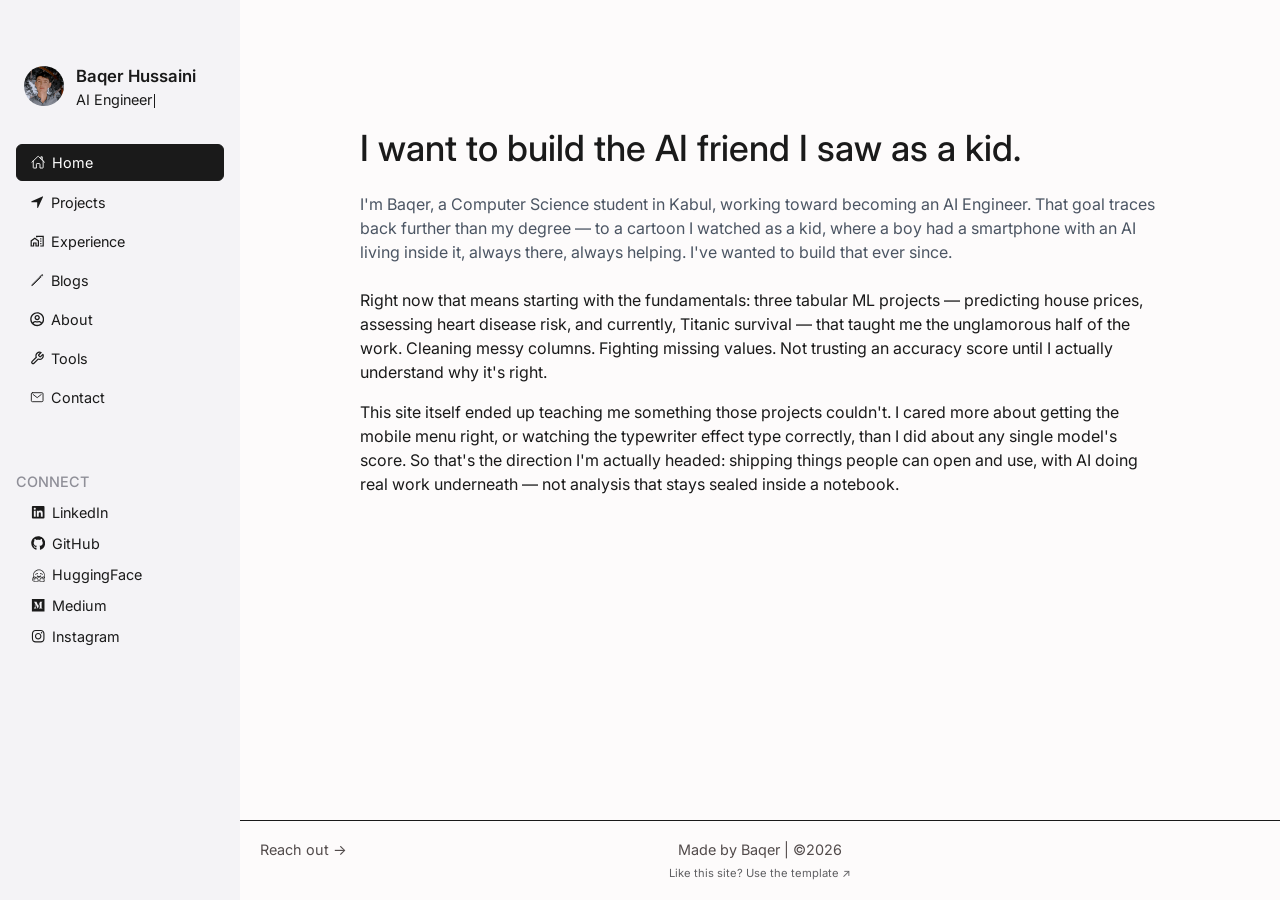
==== commit e69fc4ae: "(home-menu): normalize" ====
--- a/index.html
+++ b/index.html
@@ -126,11 +126,13 @@
         <main class="main-menu">
             <!-- Content-->
             <div class="main-content">
-                <h1>I want to build the AI friend I saw as a kid.</h1>
-                <p class="subtitle">I'm Baqer, a Computer Science student in Kabul, working toward becoming an AI Engineer. That goal traces back further than my degree — to a cartoon I watched as a kid, where a boy had a smartphone with an AI living inside it, always there, always helping. I've wanted to build that ever since.</p>
                 <div class="content">
-                    <p>Right now that means starting with the fundamentals: three tabular ML projects — predicting house prices, assessing heart disease risk, and currently, Titanic survival — that taught me the unglamorous half of the work. Cleaning messy columns. Fighting missing values. Not trusting an accuracy score until I actually understand why it's right.</p>
-                    <p>This site itself ended up teaching me something those projects couldn't. I cared more about getting the mobile menu right, or watching the typewriter effect type correctly, than I did about any single model's score. So that's the direction I'm actually headed: shipping things people can open and use, with AI doing real work underneath — not analysis that stays sealed inside a notebook.</p>
+                    <h1>I want to build the AI friend I saw as a kid.</h1>
+                    <p class="subtitle">I'm Baqer, a Computer Science student in Kabul, working toward becoming an AI Engineer. That goal traces back further than my degree — to a cartoon I watched as a kid, where a boy had a smartphone with an AI living inside it, always there, always helping. I've wanted to build that ever since.</p>
+                    <div class="description">
+                        <p>Right now that means starting with the fundamentals: three tabular ML projects — predicting house prices, assessing heart disease risk, and currently, Titanic survival — that taught me the unglamorous half of the work. Cleaning messy columns. Fighting missing values. Not trusting an accuracy score until I actually understand why it's right.</p>
+                        <p>This site itself ended up teaching me something those projects couldn't. I cared more about getting the mobile menu right, or watching the typewriter effect type correctly, than I did about any single model's score. So that's the direction I'm actually headed: shipping things people can open and use, with AI doing real work underneath — not analysis that stays sealed inside a notebook.</p>
+                    </div>
                 </div>
             </div>
 
--- a/styles/style.css
+++ b/styles/style.css
@@ -154,11 +154,13 @@
 
 /* Content */
 .main-content {
-    margin: 127px 155px;
-    max-width: 800px;
-}
-
-.main-content p {
+    margin: 0 auto;
+    padding: 128px 48px;
+    max-width: 896px;
+    width: 100%;
+}
+
+.content p {
     font-size: 1rem;
     line-height: 1.5rem;
 }
@@ -218,18 +220,24 @@
 
 
 /* RESPONSIVE BREAKPOINTS */
-@media (max-width: 950px) {
-    .main-content {
-        margin: 80px 60px;
+@media (max-width: 1023px){
+    .main-content {
+        padding: 128px 24px;
+    }
+}
+
+@media (max-width: 767px) {
+    .main-content {
+        padding: 24px 24px;
     }
 }
 
 @media (max-width: 679px) {
     .main-content {
-        margin: 48px 24px;
-    }
-
-    .main-content p {
+        padding: 24px 24px;
+    }
+
+    .content p {
         font-size: 0.875rem;
     }
 
@@ -247,9 +255,9 @@
     }
 }
 
-@media (max-width: 420px) {
-    .main-content {
-        margin: 24px 16px;
+@media (max-width: 639px) {
+    .main-content {
+        padding: 24px 16px 16px 16px;
     }
 }
 
--- a/styles/home.css
+++ b/styles/home.css
@@ -1,43 +1,46 @@
 /* Content */
-.main-content h1 {
-    font-size: 2.1rem;
-    line-height: 1.3;
+.content {
+    display: flex;
+    flex-direction: column;
+}
+.content h1 {
+    font-size: 2.25rem;
+    line-height: 2.5rem;
     font-weight: 500;
 }
 
-.main-content p {
-    line-height: 1.6;
-    margin-top: 16px;
-    color: inherit;
-}
-
-.main-content .subtitle {
-    color: rgb(75 85 99);
+.content .subtitle, .description {
     margin-top: 24px;
 }
 
-.content {
-    margin-top: 24px;
+.content .subtitle {
+    color: rgb(75 85 99);
 }
 
-.content p {
+.description p {
     margin-bottom: 16px;
-}
-
-.main-content a {
-    color: #1a1a1a;
+    color: inherit;
 }
 
 
 /* RESPONSIVE BREAKPOINTS */
-@media (max-width: 767px){
-    .main-content {
-        margin: 48px 24px;
+@media (max-width: 767px) {
+    .content h1 {
+        font-size: 1.5rem;
+        line-height: 1.25rem;
+    }
+
+    .content .subtitle, .description {
+        margin-top: 16px;
+    }
+
+    .description p {
+        margin-bottom: 12px;
     }
 }
 
 @media (max-width: 679px) {
-    .main-content h1 {
+    .content h1 {
         font-size: 1.5rem;
         line-height: 1.25;
         font-weight: 600;
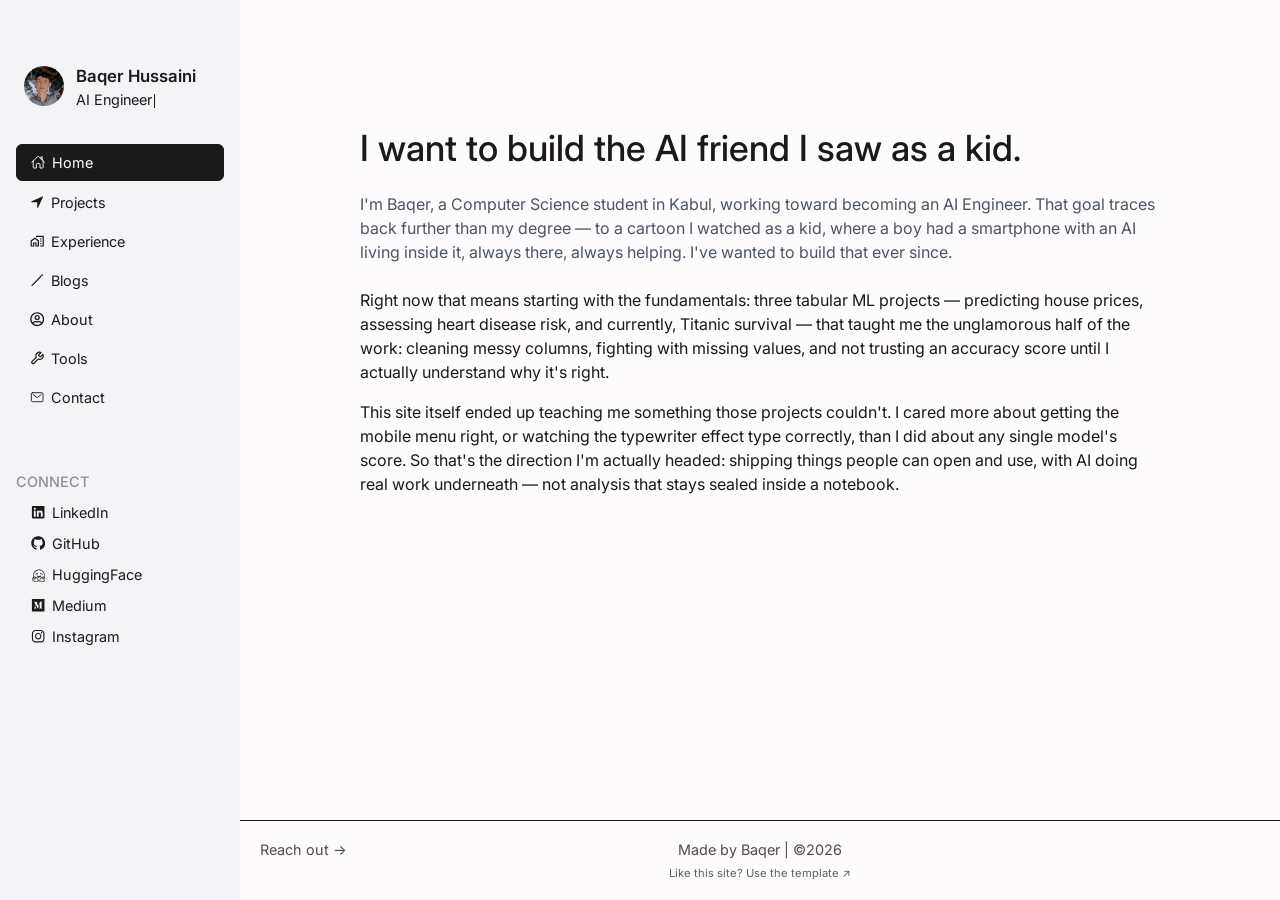
==== commit 8010a109: "(home-menu): update info" ====
--- a/index.html
+++ b/index.html
@@ -128,9 +128,12 @@
             <div class="main-content">
                 <div class="content">
                     <h1>I want to build the AI friend I saw as a kid.</h1>
+
                     <p class="subtitle">I'm Baqer, a Computer Science student in Kabul, working toward becoming an AI Engineer. That goal traces back further than my degree — to a cartoon I watched as a kid, where a boy had a smartphone with an AI living inside it, always there, always helping. I've wanted to build that ever since.</p>
+
                     <div class="description">
-                        <p>Right now that means starting with the fundamentals: three tabular ML projects — predicting house prices, assessing heart disease risk, and currently, Titanic survival — that taught me the unglamorous half of the work. Cleaning messy columns. Fighting missing values. Not trusting an accuracy score until I actually understand why it's right.</p>
+                        <p>Right now that means starting with the fundamentals: three tabular ML projects — predicting house prices, assessing heart disease risk, and currently, Titanic survival — that taught me the unglamorous half of the work: cleaning messy columns, fighting with missing values, and not trusting an accuracy score until I actually understand why it's right.</p>
+
                         <p>This site itself ended up teaching me something those projects couldn't. I cared more about getting the mobile menu right, or watching the typewriter effect type correctly, than I did about any single model's score. So that's the direction I'm actually headed: shipping things people can open and use, with AI doing real work underneath — not analysis that stays sealed inside a notebook.</p>
                     </div>
                 </div>
